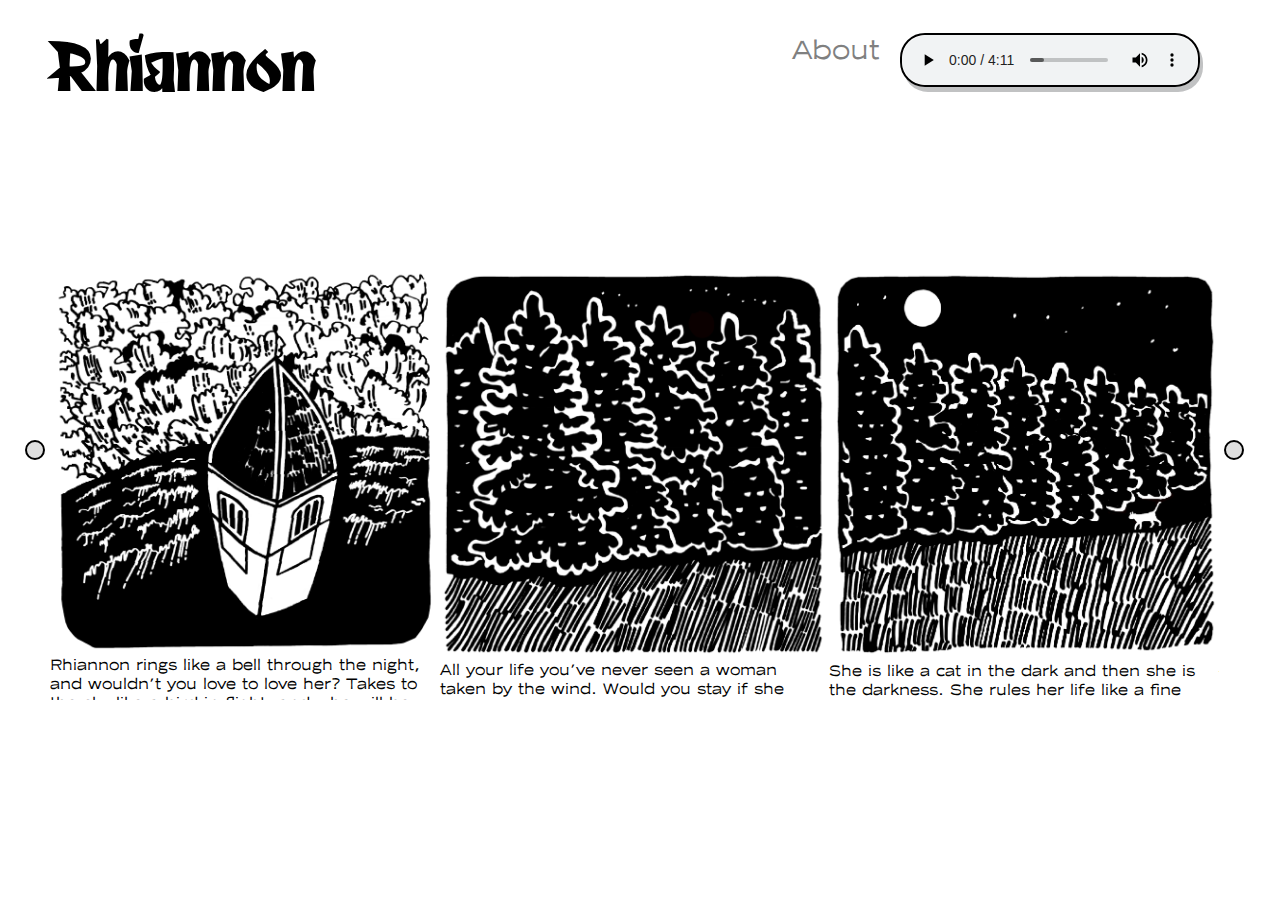
==== index.html @ 02e397c2 "Update index.html" ====
<!DOCTYPE html>
<html lang="en">
    <head prefix="og: https://ogp.me/ns#">
    <meta charset="utf-8">
    <meta name="viewport" content="width=device-width, initial-scale=1.0">
    <link rel="stylesheet" href="style.css" />
    <title>Rhiannon Zine</title>

    <!-- social media preview -->
    <meta property="og:title" content="Rhiannon Zine" />
    <meta property="og:description"
      content="Online zine inspired by the Fleetwood Mac classic, Rhiannon" />
    <meta property="og:image" content="/assets/rhizine5.png" />
    <meta property="og:url" content="https://sara-harvey.github.io/rhiannon-zine/">

    <!-- Twitter preview card -->
    <meta property="Twitter:title" content="Rhiannon Zine" />
    <meta name="twitter:description" content="Online zine inspired by the Fleetwood Mac classic, Rhiannon">
    <meta property="og:image" content="/assets/rhizine5.png" />
    <meta name="twitter:card" content="summary_large_image">
    <meta name="twitter:creator" content="@saraharvy" />
  </head>

<body>

  <div class="container">
    
    <div class="overlay">
      <div class="big-name-graphic">Rhiannon</div>
      <div class="moon-animation"></div>
      <div class="stars-appear"><image src="assets/stars.png" width="100%"></div>
    </div>

    <header>
      <h1>Rhiannon</h1>
      
      <ul class="main-nav">
         <li><a href="about.html">About</a></li>
         <li><audio controls><source src='01Rhiannon.mp3' type="audio/mp3"></audio></li>
      </ul>
    </header>

      <div class="carousel">
        <div class="nav nav-left">
          <div class="ion-chevron-left carousel-arrow-icon-left"></div>
        </div>

          <div class="carousel-content">
            
            <div class="slide slide-1">
              <div><image src="assets/rhizine1.png" width="100%"></div>
                <div style="width:95%">
                  <p>Rhiannon rings like a bell through
                  the night, and wouldn't you love
                  to love her?
                  Takes to the sky like a bird in flight,
                  and who will be her lover?</p>
                </div>
            </div>

            <div class="slide slide-2">
              <div><image src="assets/rhizine2.png" width="100%"></div>
                <div style="width:95%">
                  <p>All your life you've never seen a woman
                  taken by the wind. Would you stay if she
                promised you heaven? Will you ever win? Will you ever win?</p>
                </div>
            </div>

            <div class="slide slide-3">
              <div><image src="assets/rhizine3.png" width="100%"></div>           
                <div style="width:95%">
                  <p>She is like a cat in the dark and then she is
                  the darkness. She rules her life like a fine skylark,
                and when the sky is starless</p>
                </div>
            </div>
            
            <div class="slide slide-4">
              <div><image src="assets/rhizine4.png" width="100%"></div>
                <div style="width:95%">
                  <p>All your life you've never seen a woman taken by
                  the wind. Would you stay if she promised you heaven?
                Will you ever win? Will you ever win?</p>
                </div>
            </div>

            <div class="slide slide-5">
              <div><image src="assets/rhizine5.png" width="100%"></div>
                <div style="width:95%">
                  <p>She rings like a bell through the night, and 
                  wouldn't you love to love her? Takes to the sky like
                a bird in flight, and who will be her lover?</p>
                </div>
            </div>

            <div class="slide slide-6">
              <div><image src="assets/rhizine6.png" width="100%"></div>
                <div style="width:95%">
                  <p>All your life you've never seen a woman taken by
                  the wind. Would you stay if she promised you heaven?
                Will you ever win? Rhiannon</p>
                </div>
            </div>

            <div class="slide slide-7">
              <div><image src="assets/rhizine7.png" width="100%"></div>
                <div style="width:95%">
                  <p>Taken by,</p>
                  <p>taken by the wind.</p>
                  <p>Dreams unwind,</p>
                  <p>love's a state of mind.</p>
                  <p>&#8212Stevie Nicks, Fleetwood Mac</p>
                </div>
            </div>

            <div class="slide slide-8">
              <div><image src="assets/rhizine8.png" width="100%"></div>
                <div style="width:95%">
                  <p>Art by Sara Harvey &copy;2020</p>
                  <p>IG <a href="https://www.instagram.com/ambivalent_sun/" target="_blank">&#64;ambivalent_sun</a></p>
                  <p><a href="http://saraharvey.xyz/" target="_blank">saraharvey.xyz</a></p>
                  <p>Open-souce fonts: <a href="http://velvetyne.fr/fonts/trickster/" target="_blank">Trickster</a>, <a href="https://www.pepite-collectif.com/portfolio/moche/" target="_blank">Moche</a></p>
                </div>
            </div>

          </div>

        <div class="nav nav-right">
          <div class="ion-chevron-right carousel-arrow-icon-right"></div>
        </div>
      </div>
      
  </div>

  <script>
    var carousel = document.querySelector('.carousel');
    var carouselContent = document.querySelector('.carousel-content');
    var slides = document.querySelectorAll('.slide');
    var arrayOfSlides = Array.prototype.slice.call(slides);
    var carouselDisplaying;
    var screenSize;
    setScreenSize();
    var lengthOfSlide;

    function addClone() {
       var lastSlide = carouselContent.lastElementChild.cloneNode(true);
       lastSlide.style.left = (-lengthOfSlide) + "px";
       carouselContent.insertBefore(lastSlide, carouselContent.firstChild);
    }
    // addClone();

    function removeClone() {
      var firstSlide = carouselContent.firstElementChild;
      firstSlide.parentNode.removeChild(firstSlide);
    }

    function moveSlidesRight() {
      var slides = document.querySelectorAll('.slide');
      var slidesArray = Array.prototype.slice.call(slides);
      var width = 0;

      slidesArray.forEach(function(el, i){
        el.style.left = width + "px";
        width += lengthOfSlide;
      });
      addClone();
    }
    moveSlidesRight();

    function moveSlidesLeft() {
      var slides = document.querySelectorAll('.slide');
      var slidesArray = Array.prototype.slice.call(slides);
      slidesArray = slidesArray.reverse();
      var maxWidth = (slidesArray.length - 1) * lengthOfSlide;

      slidesArray.forEach(function(el, i){
        maxWidth -= lengthOfSlide;
        el.style.left = maxWidth + "px";
      });
    }

    window.addEventListener('resize', setScreenSize);

    function setScreenSize() {
      if ( window.innerWidth >= 500 ) {
        carouselDisplaying = 3;
      } else if ( window.innerWidth >= 300 ) {
        carouselDisplaying = 1;
      } else {
        carouselDisplaying = 1;
      }
      getScreenSize();
    }

    function getScreenSize() {
      var slides = document.querySelectorAll('.slide');
      var slidesArray = Array.prototype.slice.call(slides);
      lengthOfSlide = ( carousel.offsetWidth  / carouselDisplaying );
      var initialWidth = -lengthOfSlide;
      slidesArray.forEach(function(el) {
        el.style.width = lengthOfSlide + "px";
        el.style.left = initialWidth + "px";
        initialWidth += lengthOfSlide;
      });
    }


    var rightNav = document.querySelector('.nav-right');
    rightNav.addEventListener('click', moveLeft);

    var moving = true;
    function moveRight() {
      if ( moving ) {
        moving = false;
        var lastSlide = carouselContent.lastElementChild;
        lastSlide.parentNode.removeChild(lastSlide);
        carouselContent.insertBefore(lastSlide, carouselContent.firstChild);
        removeClone();
        var firstSlide = carouselContent.firstElementChild;
        firstSlide.addEventListener('transitionend', activateAgain);
        moveSlidesRight();
      }
    }

    function activateAgain() {
      var firstSlide = carouselContent.firstElementChild;
      moving = true;
      firstSlide.removeEventListener('transitionend', activateAgain);
    }

    var leftNav = document.querySelector('.nav-left');
    leftNav.addEventListener('click', moveRight);

    // var moveLeftAgain = true;

    function moveLeft() {
      if ( moving ) {
        moving = false;
        removeClone();
        var firstSlide = carouselContent.firstElementChild;
        firstSlide.addEventListener('transitionend', replaceToEnd);
        moveSlidesLeft();
      }
    }

    function replaceToEnd() {
      var firstSlide = carouselContent.firstElementChild;
      firstSlide.parentNode.removeChild(firstSlide);
      carouselContent.appendChild(firstSlide);
      firstSlide.style.left = ( (arrayOfSlides.length -1) * lengthOfSlide) + "px";
      addClone();
      moving = true;
      firstSlide.removeEventListener('transitionend', replaceToEnd);
    }


    carouselContent.addEventListener('mousedown', seeMovement);

    var initialX;
    var initialPos;
    function seeMovement(e) {
      initialX = e.clientX;
      getInitialPos();
      carouselContent.addEventListener('mousemove', slightMove);
      document.addEventListener('mouseup', moveBasedOnMouse);
    }

    function slightMove(e) {
      if ( moving ) {
        var movingX = e.clientX;
        var difference = initialX - movingX;
        if ( Math.abs(difference) < (lengthOfSlide/4) ) {
          slightMoveSlides(difference);
        }  
      }
    }

    function getInitialPos() {
      var slides = document.querySelectorAll('.slide');
      var slidesArray = Array.prototype.slice.call(slides);
      initialPos = [];
      slidesArray.forEach(function(el){
        var left = Math.floor( parseInt( el.style.left.slice(0, -2 ) ) ); 
        initialPos.push( left );
      });
    }

    function slightMoveSlides(newX) {
      var slides = document.querySelectorAll('.slide');
      var slidesArray = Array.prototype.slice.call(slides);
      slidesArray.forEach(function(el, i){
        var oldLeft = initialPos[i];
        el.style.left = (oldLeft + newX) + "px";
      });
    }

    function moveBasedOnMouse(e) { 
      var finalX = e.clientX;
      if ( initialX - finalX > 0) {
        moveRight();
      } else if ( initialX - finalX < 0 ) {
        moveLeft();
      }
      document.removeEventListener('mouseup', moveBasedOnMouse);
      carouselContent.removeEventListener('mousemove', slightMove);
    }
  </script>


</body>
</html>
---- style.css ----
@font-face {
  font-family: 'Trickster-Reg';
  src: url('fonts/Trickster-Reg.ttf') format('truetype');
}

@font-face {
  font-family: 'Moche-Regular';
  src: url('fonts/Moche-Regular.ttf') format('truetype');
}

*,
*:before,
*:after {
  margin: 0;
  padding: 0;
  box-sizing: border-box;
  font-family: 'Moche-Regular', sans-serif;
}

a {
  text-decoration: none;
  color: gray;
}

ul {
  margin: 0;
  padding: 0;
  list-style: none;
}

.container {
  position: absolute;
  right: 0;
  width: 100%;
  min-height: 100vh;
  padding-left: 50px;
  background: white;
  
  display: flex;
  justify-content: space-between;

  align-items: center;
  background-size: cover;
  z-index: 4;
}

@keyframes slideInFromLeft {
  0% { 
    color: white;
    opacity: 1;
    z-index: 1000;
    transform: translateX(-100%);
  }
  100% {
    color: white;
    opacity: 1;
    z-index: 1000;
    transform: translateX(0);
  }
}

.big-name-graphic {
  animation: 2s ease-out .05s 1 slideInFromLeft;
  font-family: 'Trickster-Reg', sans-serif;
  font-size: 11em;
  opacity: 0;
  margin: 0;
  padding: 0;
  z-index: 3;
}

@keyframes overlayDisappears {
  0% {
    z-index: 800;
    background: black;
    opacity: 1;
  }
  100% {
    z-index: 800;
    background: black;
    opacity: 1;
  }
}

.overlay {
  animation: 5.5s ease-out 0s 1 overlayDisappears;
  position: absolute;
  top: 0;
  left: 0;
  width: 100%;
  height: 100%;

  object-fit: cover;
  display: flex;
  justify-content: center;
  align-items: center;
  z-index: 1;
  opacity: 0;
}

@keyframes moonAppears {
  0% { 
    z-index: 900;
  }

  10% {
    height: 60px;
    width: 60px;
    border-radius: 50%;
    top: 40px;
    left: 50%;
    transform: translateX(-50%);
    background: white;
    border:2px solid white;
    box-shadow: 0 30px 50px rgba(0,0,0,.2);
  }

  100% {
    height: 80px;
    width: 80px;
    border-radius: 50%;
    top: 40px;
    left: 50%;
    transform: translateX(-50%);
    background: white;
    border:2px solid white;
    box-shadow: 0 30px 50px rgba(0,0,0,.2);
  }
}

.overlay .moon-animation {
    animation: 2.75s ease-out 0s 1 moonAppears;
    animation-delay: 2s;
    position: absolute;
    top: 0;
    left: 0;
    width: 100%;
    height: 100%;
    display: flex;
    justify-content: center;
    align-items: center;
    z-index: 2;
}

@keyframes starsAppear {
  0% {
    opacity: 0;
    z-index: 900;
  }

  100% {
    opacity: 1;
  }
}

.overlay .stars-appear  {
  animation: 2.50s ease-out 0s 1 starsAppear;
  animation-delay: 2.25s;
  position: absolute;
  right: 0;
  width: 100%;
  min-height: 100vh;
  z-index: 2;
  opacity: 0;
}

.container header {
  position: absolute;
  top: 2.5%;
  left: 0;
  width: 100%;
  padding: 0px 50px 0px 50px;
  z-index: 7;
  display: flex;
  flex-flow: row wrap;
  justify-content: space-between;
}

h1 {
  font-family: 'Trickster-Reg', sans-serif;
  font-size: 4em;
  color: black;
}

h1:hover {
  color: #F1F3F4;
  text-shadow: 2px 2px black;
  transform: translateY(1px);
  transition: transform 300ms;
}

header .main-nav {
  top: 2.5%;
  display: flex;
  flex-flow: row wrap;
  justify-content: space-between;
  padding: 10px 10px 0px 0px;
}

header .main-nav li {
  font-size: 1.75em;
  color: gray;
  padding-right: 20px;
  flex: 1; 
}


audio {
  border: solid black 2px;
  border-radius: 25px;
  box-shadow: 3px 5px #C1C2C3;
}

audio:hover {
  transform: translateY(1.5px);
  transition: transform 100ms;
  box-shadow: none;
} 

.carousel {
  position: relative;
  width: 95%;
  height: 500px;
  margin-top: margin: 0 auto;
}

.carousel-content {
  position: relative;
  overflow: hidden;
  transition: width .4s;
  height: 100%;
  padding-top: 6%;
}

.slide {
  color: black;
  height: 100%;
  position: absolute;
  width: 100px;
  z-index: 6;
  transition: left .4s cubic-bezier(.47,.13,.15,.89);
}

.slide:hover {
  transform: translateY(-3.5px);
  transition: transform 300ms;
}

.slide img:hover {
  filter: invert(100%);
}

.nav {
  position: absolute;
  top: 50%;
  margin-top: -10px;

  background-color: rgba(150,150,150,.3);
  width: 20px;
  height: 20px;
  z-index: 5;
  cursor: pointer;
  border-radius: 50%;
  border: solid black 2px;

  -webkit-user-select: none;
}

.nav-left {
  left: -25px;
}

.nav-right {
  right: -25px;
}

.carousel-arrow-icon-left {
  margin-left: 5px;
  margin-top: 2px;
}

.carousel-arrow-icon-right {
  margin-left: 7px;
  margin-top: 2px;
}

.about-text {
  margin: 50px;
}

@media(max-width: 798px) {
  .container,
  .container header {
    padding: 0px 40px 0px 40px;
  }

  .big-name-graphic {
    font-size 2em;
  }

  .main-nav {  
    flex-wrap: wrap;
    flex-basis: 100%;
    flex: 1; 
  }  
}
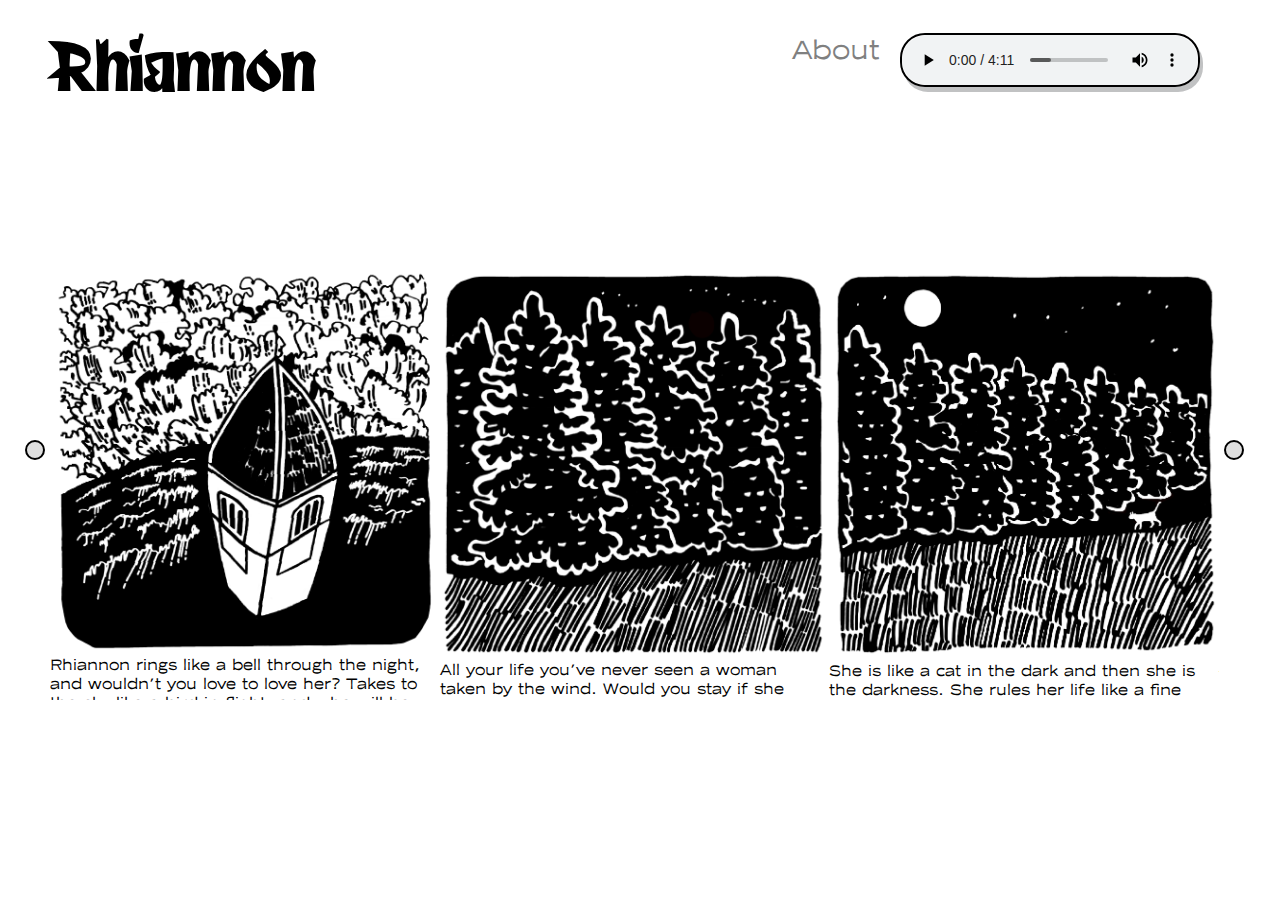
==== commit 62025fe4: "Update index.html" ====
--- a/index.html
+++ b/index.html
@@ -10,7 +10,7 @@
     <meta property="og:title" content="Rhiannon Zine" />
     <meta property="og:description"
       content="Online zine inspired by the Fleetwood Mac classic, Rhiannon" />
-    <meta property="og:image" content="/assets/rhizine5.png" />
+    <meta property="og:image" content="https://sara-harvey.github.io/rhiannon-zine/assets/rhizine5.png" />
     <meta property="og:url" content="https://sara-harvey.github.io/rhiannon-zine/">
 
     <!-- Twitter preview card -->
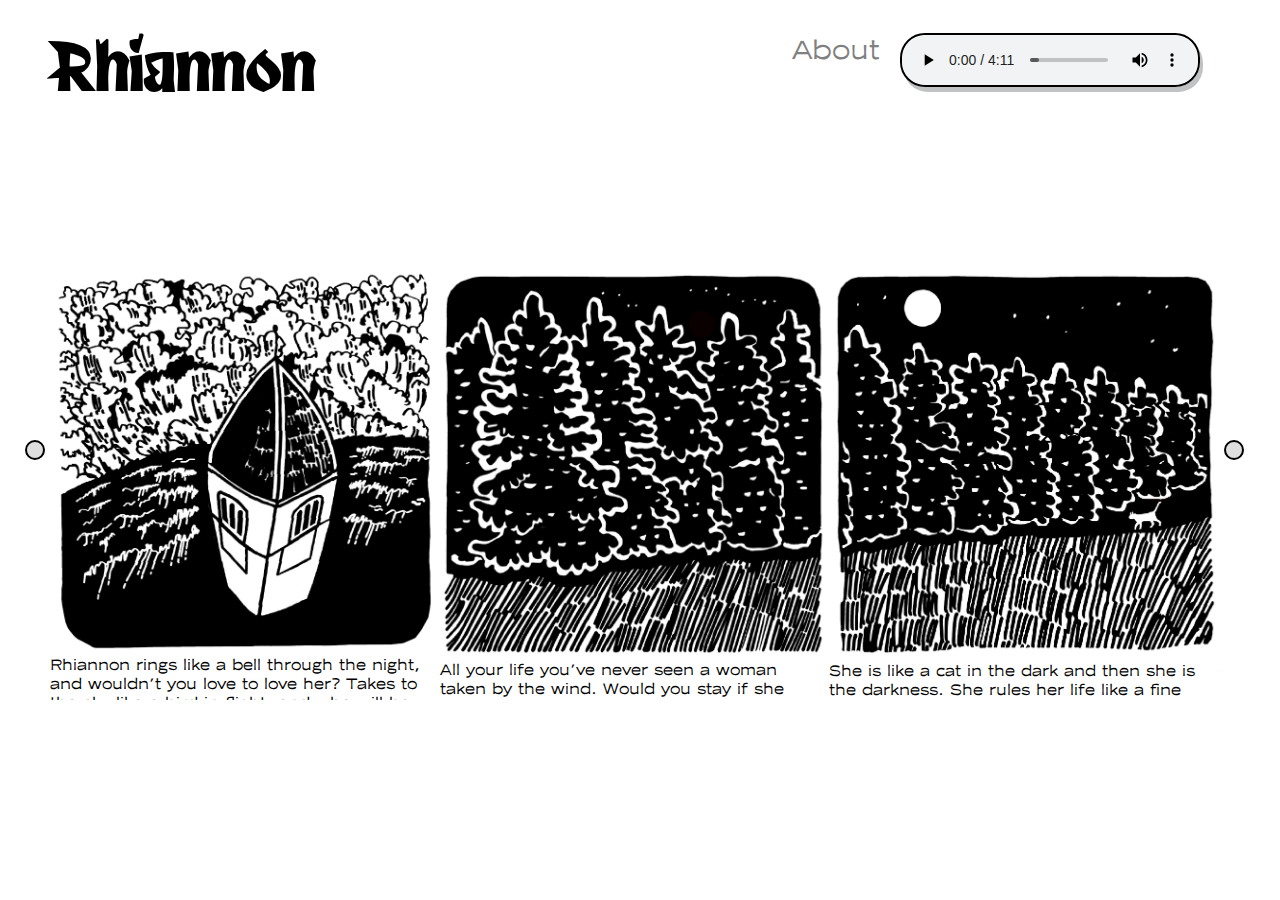
==== commit 2be0a4d6: "Update index.html" ====
--- a/index.html
+++ b/index.html
@@ -10,13 +10,13 @@
     <meta property="og:title" content="Rhiannon Zine" />
     <meta property="og:description"
       content="Online zine inspired by the Fleetwood Mac classic, Rhiannon" />
-    <meta property="og:image" content="https://sara-harvey.github.io/rhiannon-zine/assets/rhizine5.png" />
+    <meta property="og:image" content="https://sara-harvey.github.io/rhiannon-zine/assets/birdFB.png" />
     <meta property="og:url" content="https://sara-harvey.github.io/rhiannon-zine/">
 
     <!-- Twitter preview card -->
     <meta property="Twitter:title" content="Rhiannon Zine" />
     <meta name="twitter:description" content="Online zine inspired by the Fleetwood Mac classic, Rhiannon">
-    <meta property="og:image" content="/assets/rhizine5.png" />
+    <meta property="og:image" content="https://sara-harvey.github.io/rhiannon-zine/assets/rhizine5.png" />
     <meta name="twitter:card" content="summary_large_image">
     <meta name="twitter:creator" content="@saraharvy" />
   </head>
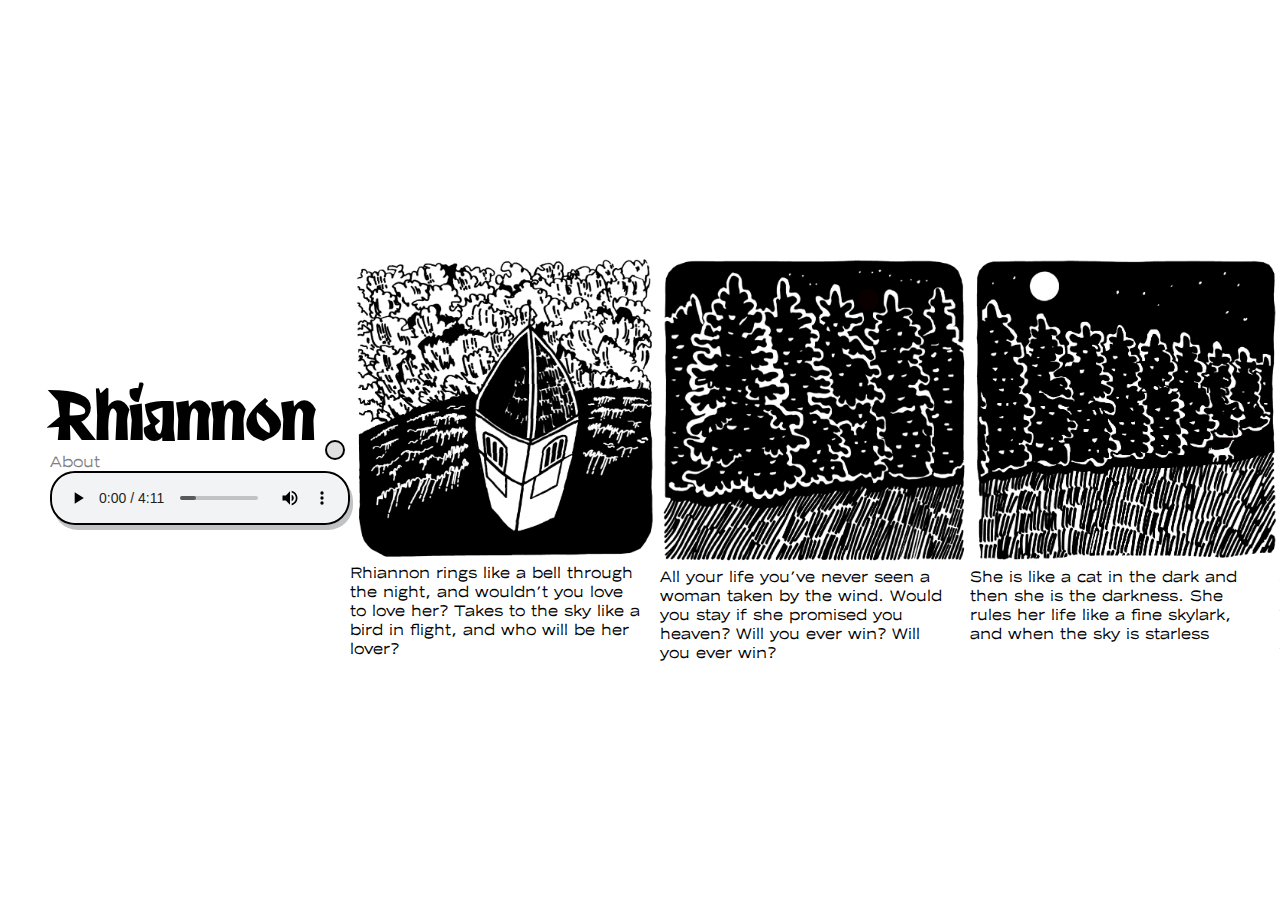
==== commit 3328d39e: "changed header to a div for responsiveness" ====
--- a/index.html
+++ b/index.html
@@ -31,14 +31,14 @@
       <div class="stars-appear"><image src="assets/stars.png" width="100%"></div>
     </div>
 
-    <header>
+    <div class="header-section">
       <h1>Rhiannon</h1>
       
       <ul class="main-nav">
          <li><a href="about.html">About</a></li>
          <li><audio controls><source src='01Rhiannon.mp3' type="audio/mp3"></audio></li>
       </ul>
-    </header>
+    </div>
 
       <div class="carousel">
         <div class="nav nav-left">
--- a/style.css
+++ b/style.css
@@ -1,8 +1,10 @@
+/* headers */
 @font-face {
   font-family: 'Trickster-Reg';
   src: url('fonts/Trickster-Reg.ttf') format('truetype');
 }
 
+/* text */
 @font-face {
   font-family: 'Moche-Regular';
   src: url('fonts/Moche-Regular.ttf') format('truetype');
@@ -17,6 +19,10 @@
   font-family: 'Moche-Regular', sans-serif;
 }
 
+body {
+  min-height: 100vh;
+}
+
 a {
   text-decoration: none;
   color: gray;
@@ -29,16 +35,14 @@
 }
 
 .container {
-  position: absolute;
+  /* position: absolute;
   right: 0;
-  width: 100%;
-  min-height: 100vh;
+  width: 100%; */
   padding-left: 50px;
   background: white;
-  
   display: flex;
   justify-content: space-between;
-
+  min-height: 100vh;
   align-items: center;
   background-size: cover;
   z-index: 4;
@@ -60,7 +64,7 @@
 }
 
 .big-name-graphic {
-  animation: 2s ease-out .05s 1 slideInFromLeft;
+  animation: 2s linear .05s 1 slideInFromLeft;
   font-family: 'Trickster-Reg', sans-serif;
   font-size: 11em;
   opacity: 0;
@@ -83,7 +87,7 @@
 }
 
 .overlay {
-  animation: 5.5s ease-out 0s 1 overlayDisappears;
+  animation: 5.5s linear 0s 1 overlayDisappears;
   position: absolute;
   top: 0;
   left: 0;
@@ -129,7 +133,7 @@
 }
 
 .overlay .moon-animation {
-    animation: 2.75s ease-out 0s 1 moonAppears;
+    animation: 2.75s linear 0s 1 moonAppears;
     animation-delay: 2s;
     position: absolute;
     top: 0;
@@ -154,7 +158,7 @@
 }
 
 .overlay .stars-appear  {
-  animation: 2.50s ease-out 0s 1 starsAppear;
+  animation: 2.50s linear 0s 1 starsAppear;
   animation-delay: 2.25s;
   position: absolute;
   right: 0;
@@ -295,12 +299,29 @@
   }
 
   .big-name-graphic {
-    font-size 2em;
-  }
-
+    display: none;
+  }
+
+  .overlay {
+    animation: 2.5s linear 0s 1 overlayDisappears;
+  }
+
+  .overlay .moon-animation {
+      animation: 2s linear 0s 1 moonAppears;
+      animation-delay: .5s;
+  }
+
+  .overlay .stars-appear  {
+    display: none;
+  }
+
+  audio {
+    border: none;
+    box-shadow: none;
+  }
+  
   .main-nav {  
     flex-wrap: wrap;
     flex-basis: 100%;
     flex: 1; 
   }  
-}
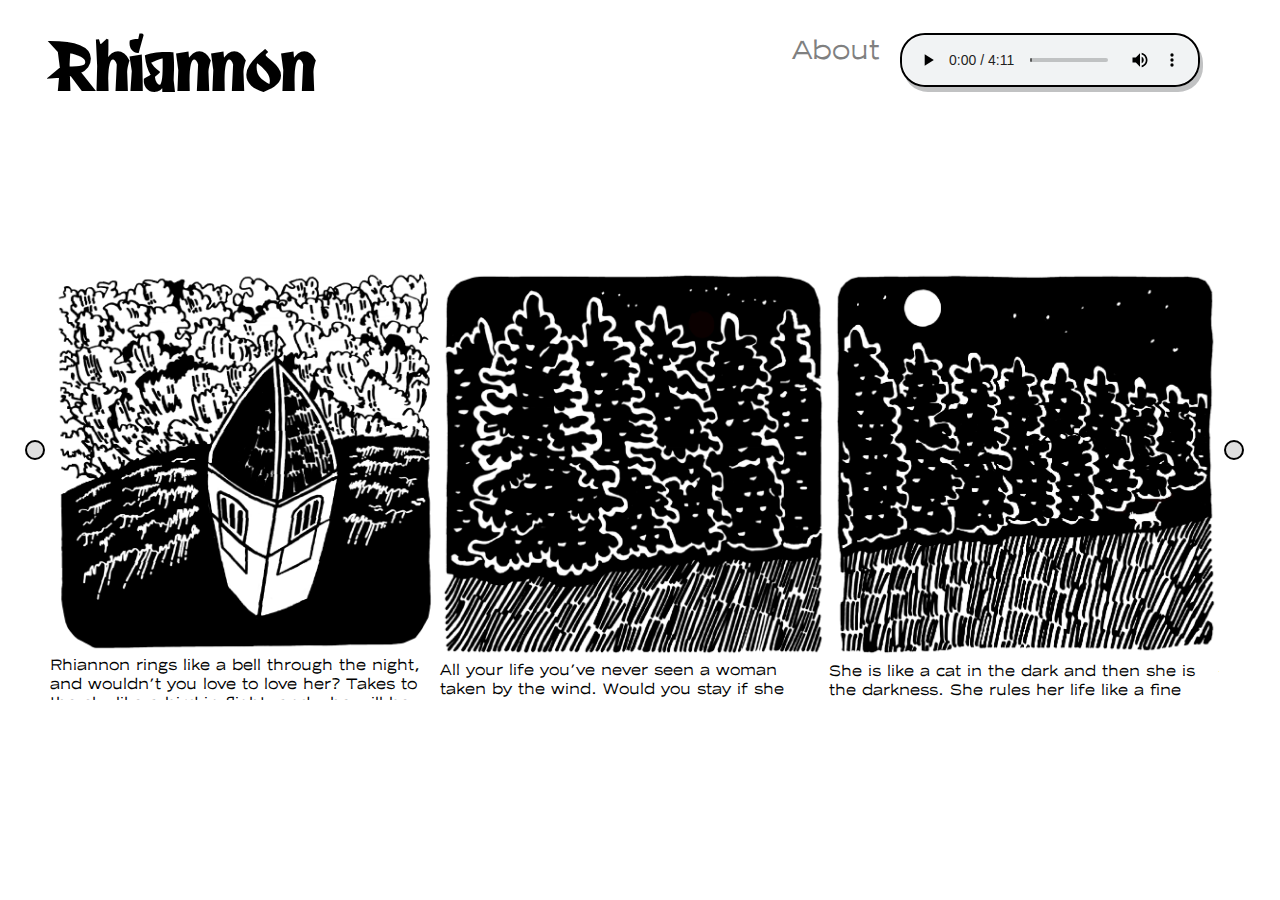
==== commit 144606ec: "Update index.html" ====
--- a/index.html
+++ b/index.html
@@ -31,14 +31,14 @@
       <div class="stars-appear"><image src="assets/stars.png" width="100%"></div>
     </div>
 
-    <div class="header-section">
+    <header>
       <h1>Rhiannon</h1>
       
       <ul class="main-nav">
          <li><a href="about.html">About</a></li>
          <li><audio controls><source src='01Rhiannon.mp3' type="audio/mp3"></audio></li>
       </ul>
-    </div>
+    </header>
 
       <div class="carousel">
         <div class="nav nav-left">
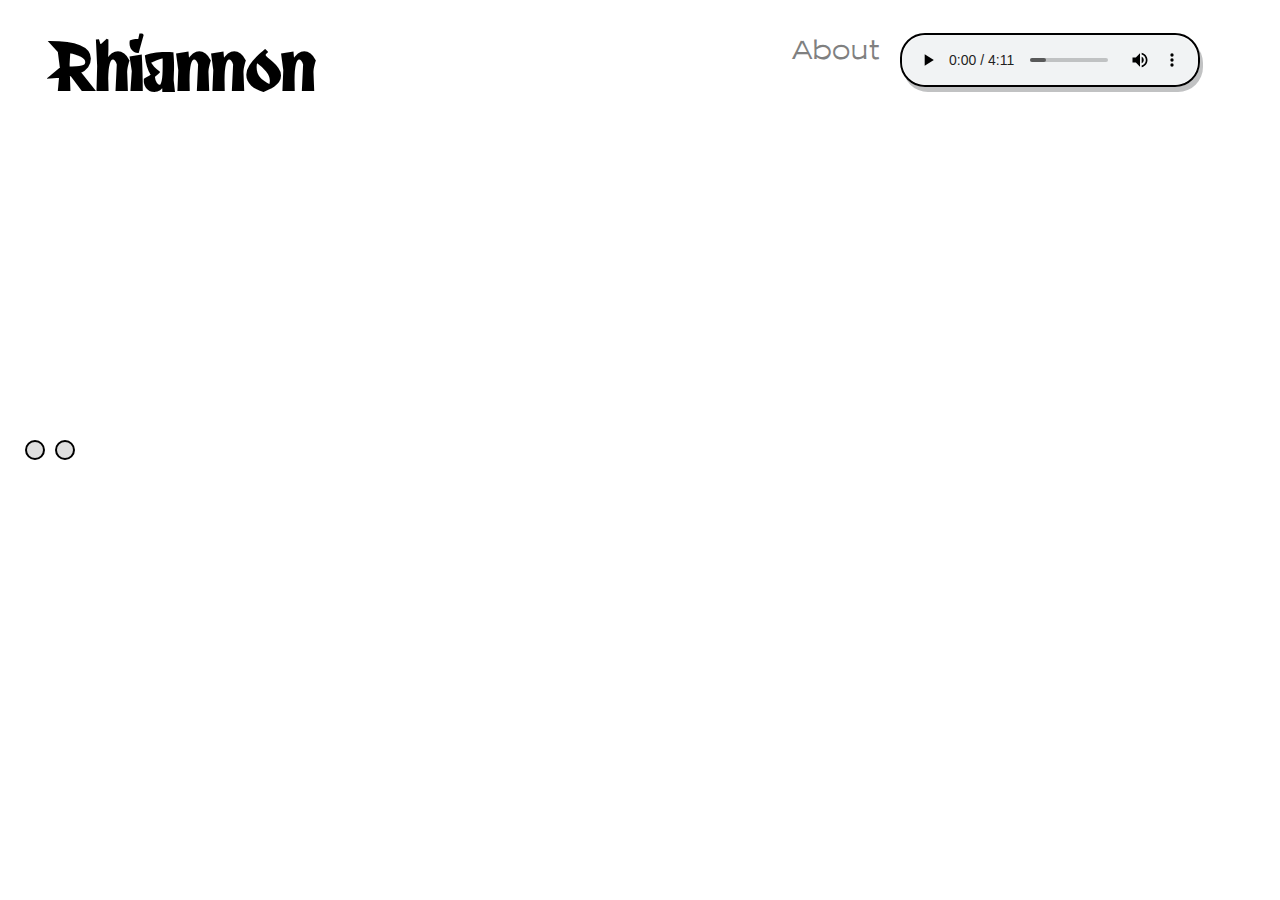
==== commit 979fc953: "added flex container column" ====
--- a/index.html
+++ b/index.html
@@ -30,6 +30,8 @@
       <div class="moon-animation"></div>
       <div class="stars-appear"><image src="assets/stars.png" width="100%"></div>
     </div>
+    
+    <div class="flex-container" style="display: flex; flex-direction: column;">
 
     <header>
       <h1>Rhiannon</h1>
@@ -130,6 +132,8 @@
           <div class="ion-chevron-right carousel-arrow-icon-right"></div>
         </div>
       </div>
+                
+                </div>
       
   </div>
 
--- a/style.css
+++ b/style.css
@@ -47,7 +47,7 @@
   background-size: cover;
   z-index: 4;
 }
-
+/*
 @keyframes slideInFromLeft {
   0% { 
     color: white;
@@ -62,7 +62,7 @@
     transform: translateX(0);
   }
 }
-
+*/
 .big-name-graphic {
   animation: 2s linear .05s 1 slideInFromLeft;
   font-family: 'Trickster-Reg', sans-serif;
@@ -72,7 +72,7 @@
   padding: 0;
   z-index: 3;
 }
-
+/*
 @keyframes overlayDisappears {
   0% {
     z-index: 800;
@@ -85,7 +85,7 @@
     opacity: 1;
   }
 }
-
+*/
 .overlay {
   animation: 5.5s linear 0s 1 overlayDisappears;
   position: absolute;
@@ -101,7 +101,7 @@
   z-index: 1;
   opacity: 0;
 }
-
+/*
 @keyframes moonAppears {
   0% { 
     z-index: 900;
@@ -131,7 +131,7 @@
     box-shadow: 0 30px 50px rgba(0,0,0,.2);
   }
 }
-
+*/
 .overlay .moon-animation {
     animation: 2.75s linear 0s 1 moonAppears;
     animation-delay: 2s;
@@ -145,7 +145,7 @@
     align-items: center;
     z-index: 2;
 }
-
+/*
 @keyframes starsAppear {
   0% {
     opacity: 0;
@@ -156,7 +156,7 @@
     opacity: 1;
   }
 }
-
+*/
 .overlay .stars-appear  {
   animation: 2.50s linear 0s 1 starsAppear;
   animation-delay: 2.25s;
@@ -207,8 +207,6 @@
   padding-right: 20px;
   flex: 1; 
 }
-
-
 audio {
   border: solid black 2px;
   border-radius: 25px;
@@ -296,12 +294,13 @@
   .container,
   .container header {
     padding: 0px 40px 0px 40px;
+    display: flex;
+    flex-direction: column;
   }
 
   .big-name-graphic {
     display: none;
   }
-
   .overlay {
     animation: 2.5s linear 0s 1 overlayDisappears;
   }
@@ -314,10 +313,10 @@
   .overlay .stars-appear  {
     display: none;
   }
-
   audio {
     border: none;
     box-shadow: none;
+    margin-bottom: 20px;
   }
   
   .main-nav {  
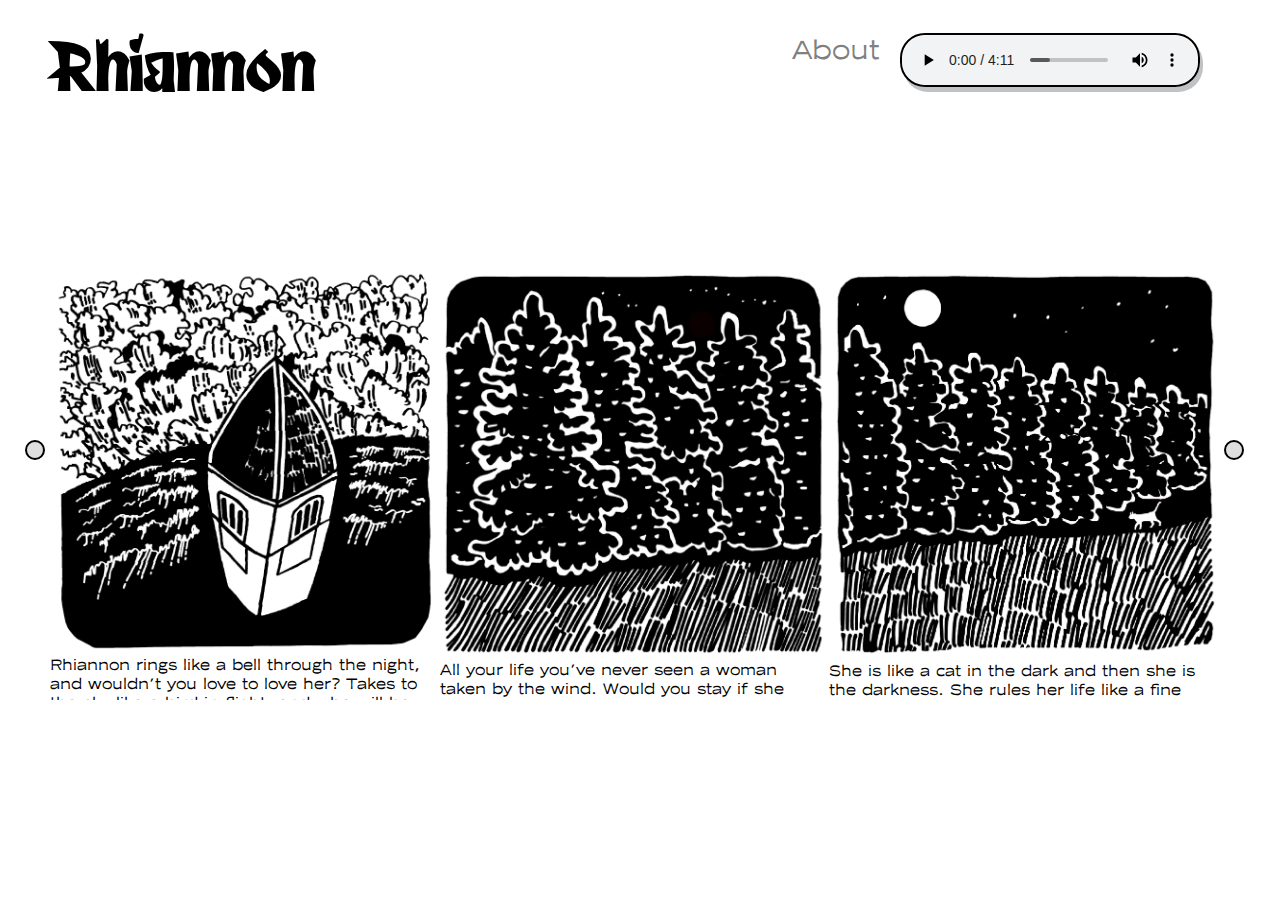
==== commit 4cae7f7e: "revert" ====
--- a/index.html
+++ b/index.html
@@ -31,8 +31,6 @@
       <div class="stars-appear"><image src="assets/stars.png" width="100%"></div>
     </div>
     
-    <div class="flex-container" style="display: flex; flex-direction: column;">
-
     <header>
       <h1>Rhiannon</h1>
       
@@ -132,8 +130,6 @@
           <div class="ion-chevron-right carousel-arrow-icon-right"></div>
         </div>
       </div>
-                
-                </div>
       
   </div>
 
